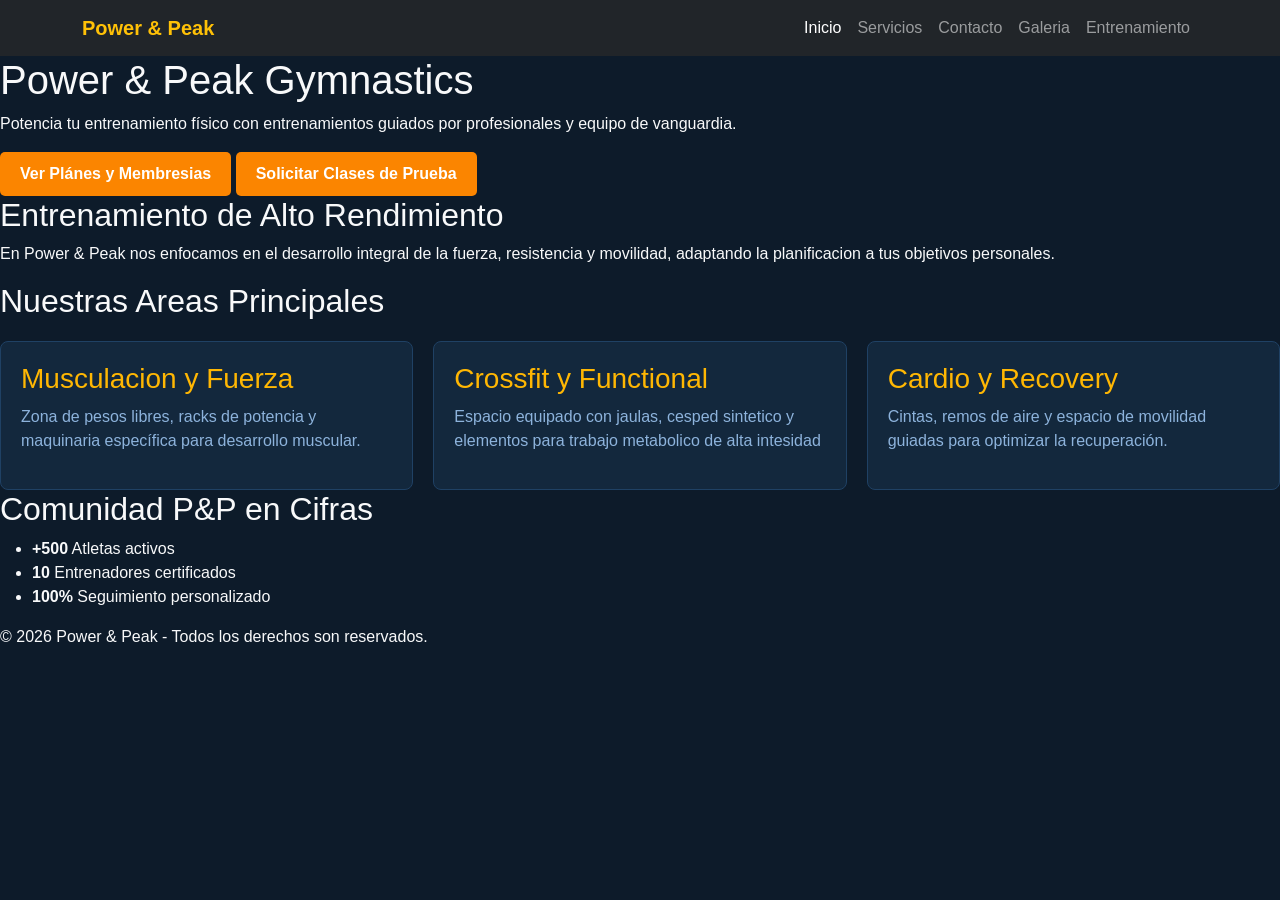
==== index.html @ 27158f11 "Paso 3: integracion de CDN Bootstrap 5 y navbar responsive" ====
<!DOCTYPE html>
<html lang="es">

<head>
    <meta charset="UTF-8">
    <meta name="viewport" content="width=device-width, initial-scale=1.0">
    <title>Power & Peak | Centro de Alto Rendimiento</title>
    <!-- Bootstrap 5 CSS -->
    <link href="https://cdn.jsdelivr.net/npm/bootstrap@5.3.8/dist/css/bootstrap.min.css" rel="stylesheet"> 
    <!-- ESTILOS PROPIOS SCSS/CSS -->
    <link rel="stylesheet" href="css/style.css">
</head>

<body>

    <!-- NAV / NAVEGACIÓN -->
    <nav class="navbar navbar-expand-lg navbar-dark bg-dark sticky-top">
        <div class="container">
        <a class="navbar-brand fw-bold text-warning" href="index.html">Power & Peak</a>

        <!-- BOTON HAMBURGUESA PARA PARA MOBILE -->
        <button class="navbar-toggler" type="button" data-bs-toggle="collapse" data-bs-target="#navbarNav" aria-controls="navbarNav" aria-expanded="false" aria-label="Toggle navigation">
            <span class="navbar-toggler-icon"></span>
        </button>    

        <!-- ENLACE DE NAVEGACION -->
            <div class="collapse navbar-collapse" id="navbarNav">
                <ul class="navbar-nav ms-auto">
                    <li class="nav-item"><a class="nav-link active" href="index.html">Inicio</a></li>
                    <li class="nav-item"><a class="nav-link" href="pages/servicios.html">Servicios</a></li>
                    <li class="nav-item"><a class="nav-link" href="pages/contacto.html">Contacto</a></li>
                    <li class="nav-item"><a class="nav-link" href="pages/galeria.html">Galeria</a></li>
                    <li class="nav-item"><a class="nav-link" href="pages/entrenamiento.html">Entrenamiento</a></li>
                </ul>
            </div>
        </div>
    </nav>

    <!-- HEADER / HERO -->
    <header>
        <h1>Power & Peak Gymnastics</h1>
        <p>Potencia tu entrenamiento físico con entrenamientos guiados por profesionales y equipo de vanguardia.</p>
        <a href="pages/entrenamiento.html" class="btn-custom">Ver Plánes y Membresias</a>
        <a href="pages/contacto.html" class="btn-custom">Solicitar Clases de Prueba</a>
    </header>

    <!-- MAIN / CONTENIDO PRINCIPAL -->
    <main>
        <!-- FILOSOFIA -->
        <section>
            <h2>Entrenamiento de Alto Rendimiento</h2>
            <p>En Power & Peak nos enfocamos en el desarrollo integral de la fuerza, resistencia y movilidad, adaptando
                la planificacion a tus objetivos personales.</p>
        </section>

        <!-- AREAS DESTACADAS -->
        <section>
            <h2>Nuestras Areas Principales</h2>

            <div class="cards-container">
                <article class="custom-card">
                    <h3>Musculacion y Fuerza</h3>
                    <p>Zona de pesos libres, racks de potencia y maquinaria específica para desarrollo muscular.</p>
                </article>

                <article class="custom-card">
                    <h3>Crossfit y Functional</h3>
                    <p>Espacio equipado con jaulas, cesped sintetico y elementos para trabajo metabolico de alta
                        intesidad</p>
                </article>

                <article class="custom-card">
                    <h3>Cardio y Recovery</h3>
                    <p>Cintas, remos de aire y espacio de movilidad guiadas para optimizar la recuperación.</p>
                </article>
            </div>

        </section>

        <!-- METRICAS / LOGROS -->
        <section>
            <h2>Comunidad P&P en Cifras</h2>
            <ul>
                <li><strong>+500</strong> Atletas activos</li>
                <li><strong>10</strong> Entrenadores certificados</li>
                <li><strong>100%</strong> Seguimiento personalizado</li>
            </ul>
        </section>
    </main>

    <!-- FOOTER / PIE DE PÁGINA -->
    <footer>
        <p>&copy; 2026 Power & Peak - Todos los derechos son reservados.</p>
    </footer>
<script src="https://cdn.jsdelivr.net/npm/bootstrap@5.3.8/dist/js/bootstrap.bundle.min.js"></script>
</body>

</html>
---- css/style.css ----
.btn-custom {
  display: inline-block;
  padding: 10px 20px;
  background-color: #fb8500;
  color: #fff;
  text-decoration: none;
  border-radius: 5px;
  font-weight: bold;
  border: none;
  cursor: pointer;
  transition: background-color 0.3s ease;
}
.btn-custom:hover {
  background-color: rgb(255, 157.2151394422, 47);
  color: #fff;
}

.cards-container {
  display: flex;
  flex-wrap: wrap;
  gap: 20px;
  justify-content: center;
  margin-top: 20px;
}

.custom-card {
  flex: 1 1 300px;
  background-color: rgb(19.0272727273, 39.5181818182, 61.4727272727);
  border: 1px solid rgb(31.0818181818, 64.5545454545, 100.4181818182);
  border-radius: 8px;
  padding: 20px;
}
.custom-card h3 {
  color: #ffb703;
  margin-bottom: 10px;
}
.custom-card p {
  color: rgb(141.2181818182, 179.1454545455, 219.7818181818);
  line-height: 1.5;
}

* {
  margin: 0;
  padding: 0;
  box-sizing: border-box;
}

body {
  font-family: "Arial", sans-serif;
  background-color: #0d1b2a;
  color: #f8f9fa;
}/*# sourceMappingURL=style.css.map */
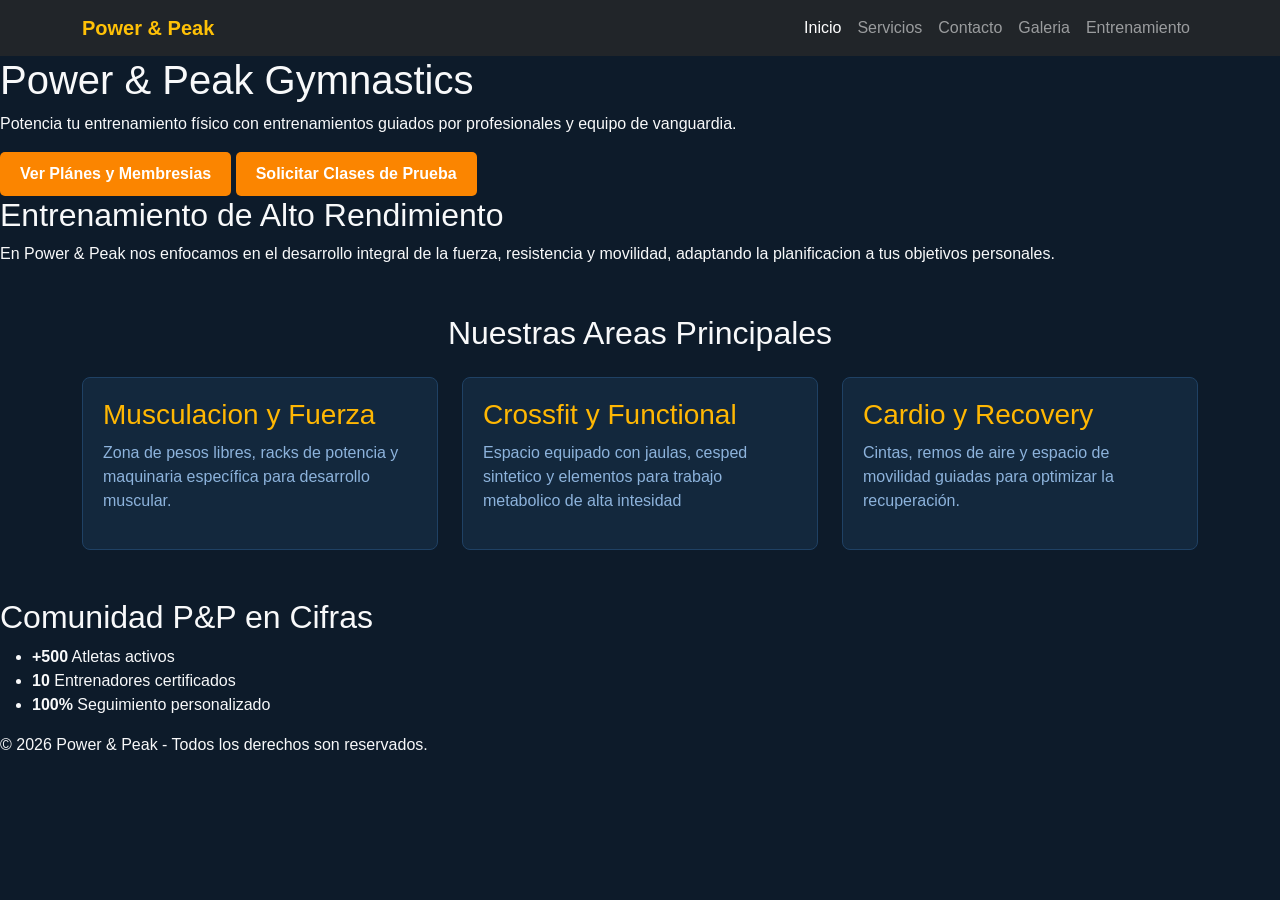
==== commit aa1b396d: "Paso 3: integracion de CDN Bootstrap 5 y navbar responsive" ====
--- a/index.html
+++ b/index.html
@@ -6,7 +6,7 @@
     <meta name="viewport" content="width=device-width, initial-scale=1.0">
     <title>Power & Peak | Centro de Alto Rendimiento</title>
     <!-- Bootstrap 5 CSS -->
-    <link href="https://cdn.jsdelivr.net/npm/bootstrap@5.3.8/dist/css/bootstrap.min.css" rel="stylesheet"> 
+    <link href="https://cdn.jsdelivr.net/npm/bootstrap@5.3.8/dist/css/bootstrap.min.css" rel="stylesheet">
     <!-- ESTILOS PROPIOS SCSS/CSS -->
     <link rel="stylesheet" href="css/style.css">
 </head>
@@ -16,14 +16,15 @@
     <!-- NAV / NAVEGACIÓN -->
     <nav class="navbar navbar-expand-lg navbar-dark bg-dark sticky-top">
         <div class="container">
-        <a class="navbar-brand fw-bold text-warning" href="index.html">Power & Peak</a>
+            <a class="navbar-brand fw-bold text-warning" href="index.html">Power & Peak</a>
 
-        <!-- BOTON HAMBURGUESA PARA PARA MOBILE -->
-        <button class="navbar-toggler" type="button" data-bs-toggle="collapse" data-bs-target="#navbarNav" aria-controls="navbarNav" aria-expanded="false" aria-label="Toggle navigation">
-            <span class="navbar-toggler-icon"></span>
-        </button>    
+            <!-- BOTON HAMBURGUESA PARA PARA MOBILE -->
+            <button class="navbar-toggler" type="button" data-bs-toggle="collapse" data-bs-target="#navbarNav"
+                aria-controls="navbarNav" aria-expanded="false" aria-label="Toggle navigation">
+                <span class="navbar-toggler-icon"></span>
+            </button>
 
-        <!-- ENLACE DE NAVEGACION -->
+            <!-- ENLACE DE NAVEGACION -->
             <div class="collapse navbar-collapse" id="navbarNav">
                 <ul class="navbar-nav ms-auto">
                     <li class="nav-item"><a class="nav-link active" href="index.html">Inicio</a></li>
@@ -53,26 +54,32 @@
                 la planificacion a tus objetivos personales.</p>
         </section>
 
-        <!-- AREAS DESTACADAS -->
-        <section>
-            <h2>Nuestras Areas Principales</h2>
+        <!-- AREAS DESTACADAS CON GRILLA BOOTSTRAP -->
+        <section class="container my-5">
+            <h2 class="text-center mb-4">Nuestras Areas Principales</h2>
 
-            <div class="cards-container">
-                <article class="custom-card">
-                    <h3>Musculacion y Fuerza</h3>
-                    <p>Zona de pesos libres, racks de potencia y maquinaria específica para desarrollo muscular.</p>
-                </article>
+            <div class="row g-4">
+                <div class="col-12 col-md-4">
+                    <article class="custom-card h100">
+                        <h3>Musculacion y Fuerza</h3>
+                        <p>Zona de pesos libres, racks de potencia y maquinaria específica para desarrollo muscular.</p>
+                    </article>
+                </div>
 
-                <article class="custom-card">
-                    <h3>Crossfit y Functional</h3>
-                    <p>Espacio equipado con jaulas, cesped sintetico y elementos para trabajo metabolico de alta
-                        intesidad</p>
-                </article>
+                <div class="col-12 col-md-4">
+                    <article class="custom-card h100">
+                        <h3>Crossfit y Functional</h3>
+                        <p>Espacio equipado con jaulas, cesped sintetico y elementos para trabajo metabolico de alta
+                            intesidad</p>
+                    </article>
+                </div>
 
-                <article class="custom-card">
-                    <h3>Cardio y Recovery</h3>
-                    <p>Cintas, remos de aire y espacio de movilidad guiadas para optimizar la recuperación.</p>
-                </article>
+                <div class="col-12 col-md-4">
+                    <article class="custom-card h100">
+                        <h3>Cardio y Recovery</h3>
+                        <p>Cintas, remos de aire y espacio de movilidad guiadas para optimizar la recuperación.</p>
+                    </article>
+                </div>
             </div>
 
         </section>
@@ -92,7 +99,7 @@
     <footer>
         <p>&copy; 2026 Power & Peak - Todos los derechos son reservados.</p>
     </footer>
-<script src="https://cdn.jsdelivr.net/npm/bootstrap@5.3.8/dist/js/bootstrap.bundle.min.js"></script>
+    <script src="https://cdn.jsdelivr.net/npm/bootstrap@5.3.8/dist/js/bootstrap.bundle.min.js"></script>
 </body>
 
 </html>
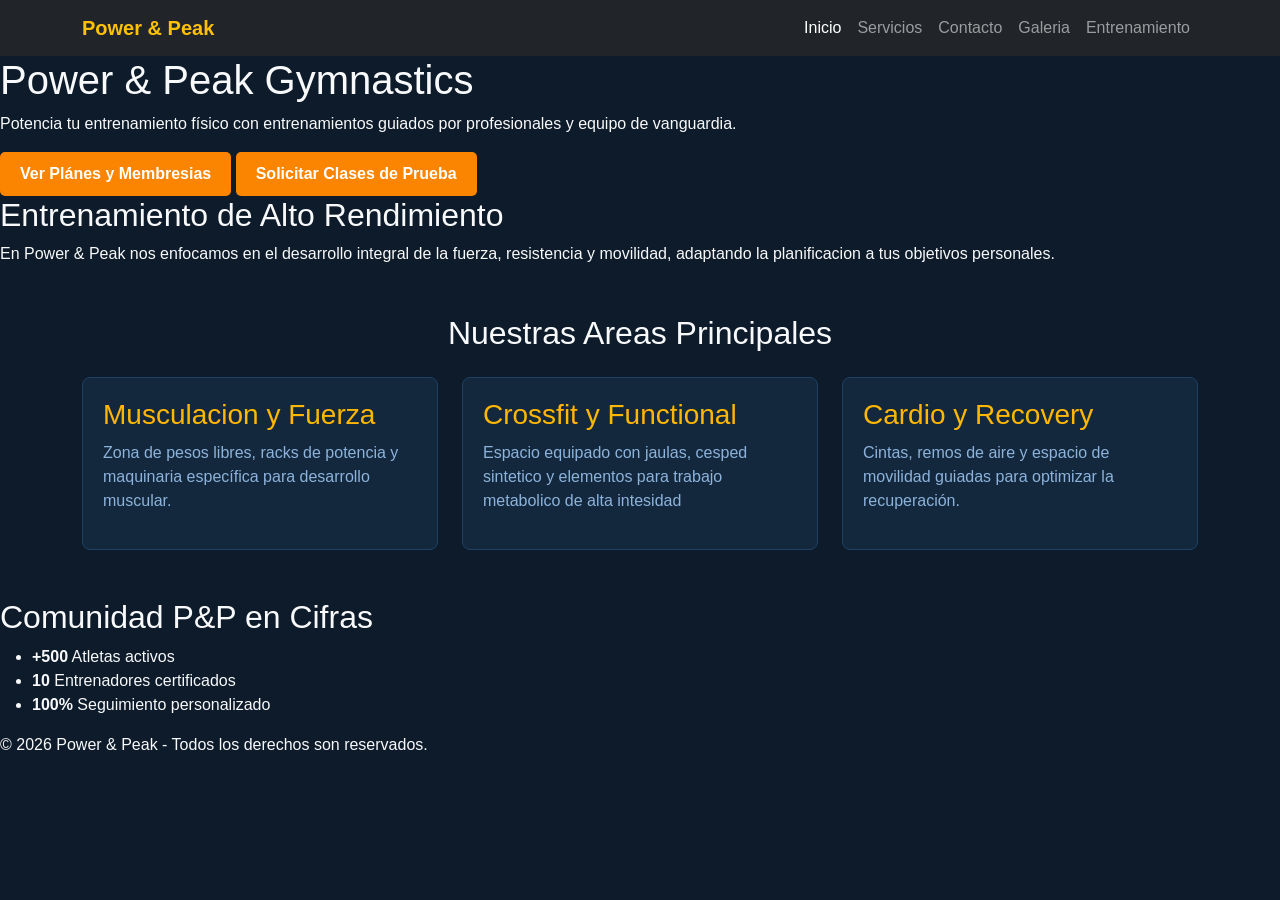
==== commit 7b92a183: "Paso 4: Corrección de script AOS JS y animaciones funcionando en todas las paginas" ====
--- a/index.html
+++ b/index.html
@@ -9,6 +9,8 @@
     <link href="https://cdn.jsdelivr.net/npm/bootstrap@5.3.8/dist/css/bootstrap.min.css" rel="stylesheet">
     <!-- ESTILOS PROPIOS SCSS/CSS -->
     <link rel="stylesheet" href="css/style.css">
+    <!-- AOS CSS CDN -->
+    <link href="https://unpkg.com/aos@2.3.1/dist/aos.css" rel="stylesheet">
 </head>
 
 <body>
@@ -59,23 +61,23 @@
             <h2 class="text-center mb-4">Nuestras Areas Principales</h2>
 
             <div class="row g-4">
-                <div class="col-12 col-md-4">
-                    <article class="custom-card h100">
+                <div class="col-12 col-md-4" data-aos="fade-up">
+                    <article class="custom-card h-100">
                         <h3>Musculacion y Fuerza</h3>
                         <p>Zona de pesos libres, racks de potencia y maquinaria específica para desarrollo muscular.</p>
                     </article>
                 </div>
 
-                <div class="col-12 col-md-4">
-                    <article class="custom-card h100">
+                <div class="col-12 col-md-4" data-aos="fade-up">
+                    <article class="custom-card h-100">
                         <h3>Crossfit y Functional</h3>
                         <p>Espacio equipado con jaulas, cesped sintetico y elementos para trabajo metabolico de alta
                             intesidad</p>
                     </article>
                 </div>
 
-                <div class="col-12 col-md-4">
-                    <article class="custom-card h100">
+                <div class="col-12 col-md-4" data-aos="fade-up">
+                    <article class="custom-card h-100">
                         <h3>Cardio y Recovery</h3>
                         <p>Cintas, remos de aire y espacio de movilidad guiadas para optimizar la recuperación.</p>
                     </article>
@@ -100,6 +102,15 @@
         <p>&copy; 2026 Power & Peak - Todos los derechos son reservados.</p>
     </footer>
     <script src="https://cdn.jsdelivr.net/npm/bootstrap@5.3.8/dist/js/bootstrap.bundle.min.js"></script>
+    <!-- AOS JS CDN -->
+    <script src="https://unpkg.com/aos@2.3.1/dist/aos.js"></script>
+    <!-- script para inicializar las animaciones -->
+    <script>
+  AOS.init({
+    duration: 800,  // Duracion de la animacion en milisegundos (0.8s)
+    once: true  // Para que la animacion ocurra una sola vez al bajar
+  });
+</script>
 </body>
 
 </html>
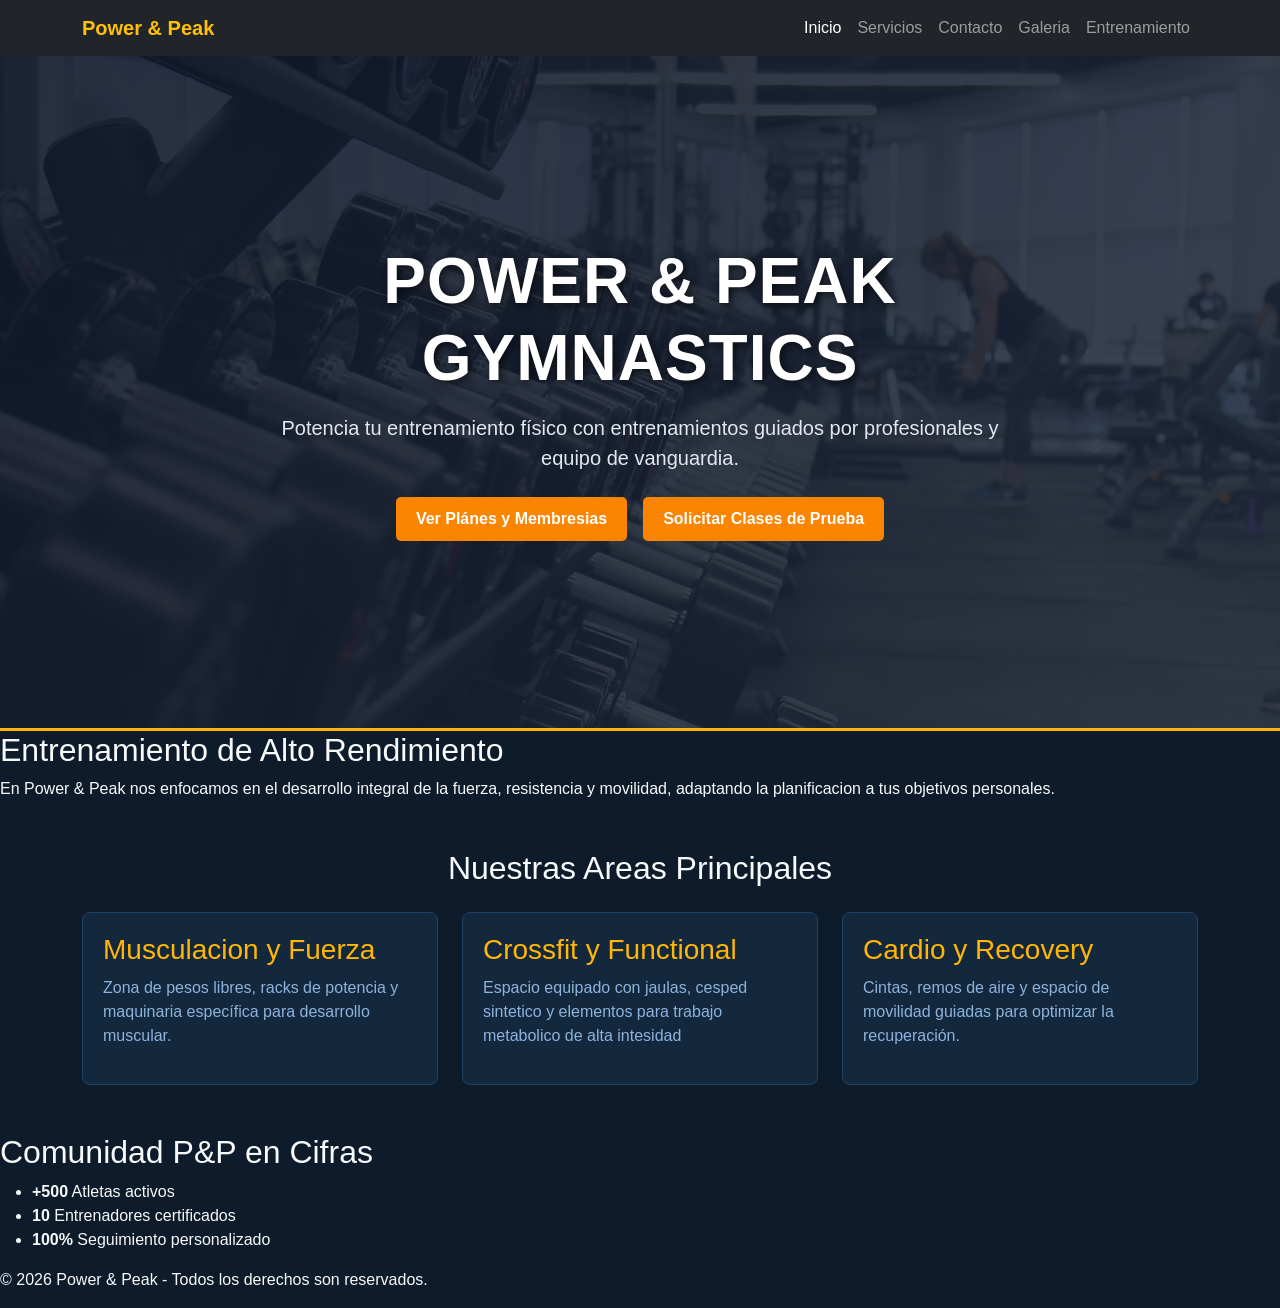
==== commit d409cc98: "Actualizacion de imagen local para la seccion Hero y ruta relativa corregida" ====
--- a/index.html
+++ b/index.html
@@ -40,11 +40,16 @@
     </nav>
 
     <!-- HEADER / HERO -->
-    <header>
-        <h1>Power & Peak Gymnastics</h1>
-        <p>Potencia tu entrenamiento físico con entrenamientos guiados por profesionales y equipo de vanguardia.</p>
-        <a href="pages/entrenamiento.html" class="btn-custom">Ver Plánes y Membresias</a>
-        <a href="pages/contacto.html" class="btn-custom">Solicitar Clases de Prueba</a>
+    <header class="hero-section d-flex align-items-center justify-content-center text-center text-white">
+        <div class="container hero-content" data-aos="zoom-in">
+            <h1 class="display-3 fw-bold text-uppercase mb-3">Power & Peak Gymnastics</h1>
+            <p class="lead mb-4 mx-auto style-hero-text">Potencia tu entrenamiento físico con entrenamientos guiados por
+                profesionales y equipo de vanguardia.</p>
+            <div class="d-flex justify-content-center gap-3 flex-wrap">
+                <a href="pages/entrenamiento.html" class="btn-custom">Ver Plánes y Membresias</a>
+                <a href="pages/contacto.html" class="btn-custom btn-secondary-custom">Solicitar Clases de Prueba</a>
+            </div>
+        </div>
     </header>
 
     <!-- MAIN / CONTENIDO PRINCIPAL -->
@@ -106,11 +111,11 @@
     <script src="https://unpkg.com/aos@2.3.1/dist/aos.js"></script>
     <!-- script para inicializar las animaciones -->
     <script>
-  AOS.init({
-    duration: 800,  // Duracion de la animacion en milisegundos (0.8s)
-    once: true  // Para que la animacion ocurra una sola vez al bajar
-  });
-</script>
+        AOS.init({
+            duration: 800,  // Duracion de la animacion en milisegundos (0.8s)
+            once: true  // Para que la animacion ocurra una sola vez al bajar
+        });
+    </script>
 </body>
 
 </html>
--- a/css/style.css
+++ b/css/style.css
@@ -1,3 +1,4 @@
+@charset "UTF-8";
 .btn-custom {
   display: inline-block;
   padding: 10px 20px;
@@ -39,6 +40,26 @@
   line-height: 1.5;
 }
 
+/* Estilos para la sección Hero */
+.hero-section {
+  position: relative;
+  min-height: 75vh;
+  padding: 80px 20px;
+  background: linear-gradient(135deg, rgba(15, 23, 42, 0.9), rgba(30, 41, 59, 0.85)), url(../img/img-hero.jpg) center/cover no-repeat;
+  border-bottom: 3px solid #ffb703;
+}
+.hero-section .hero-content {
+  max-width: 800px;
+}
+.hero-section .hero-content h1 {
+  letter-spacing: 1px;
+  text-shadow: 2px 2px 10px rgba(0, 0, 0, 0.7);
+}
+.hero-section .hero-content .style-hero-text {
+  color: #e2e8f0;
+  font-size: 1.25rem;
+}
+
 * {
   margin: 0;
   padding: 0;
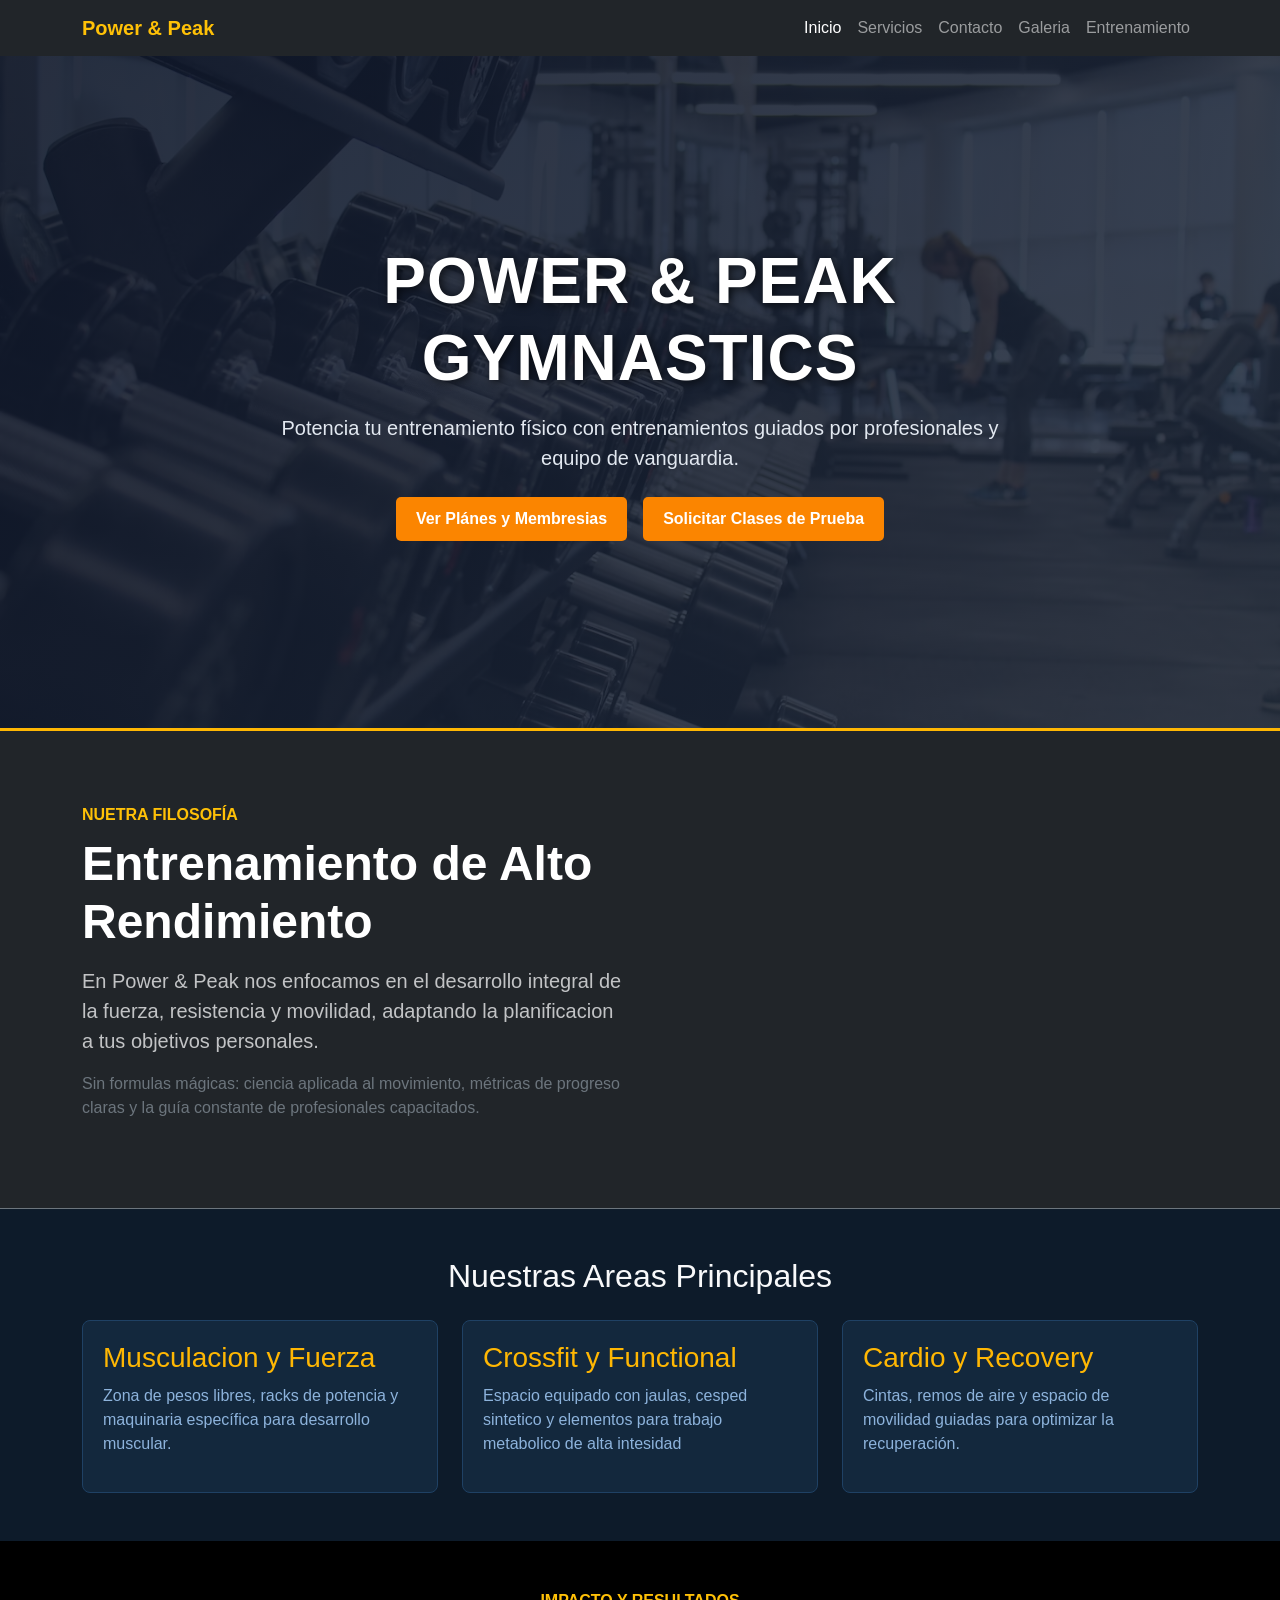
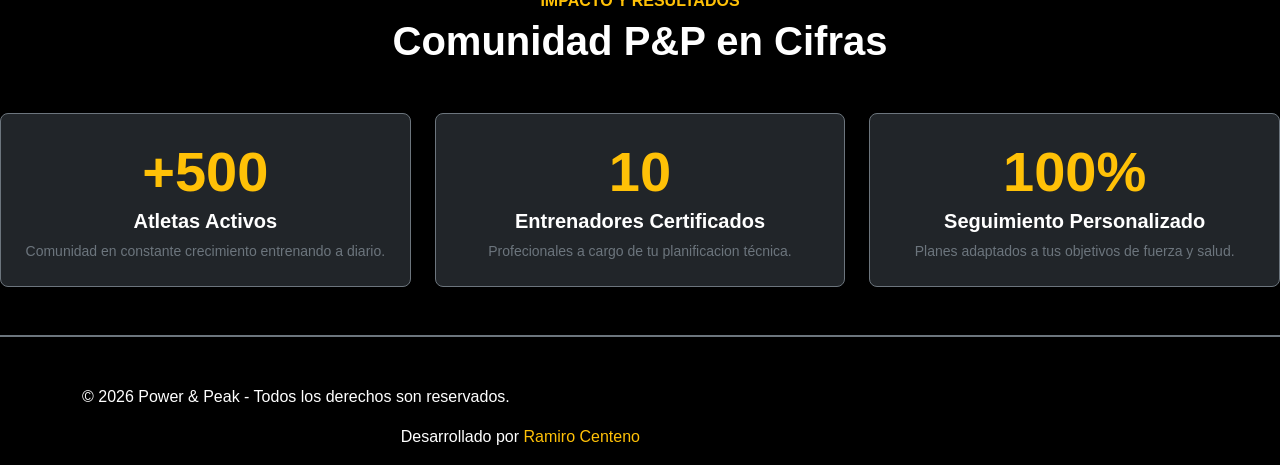
==== commit d7eb064c: "Refactor index: secciones de filosofia, metricas y footer completo con redes integradas" ====
--- a/index.html
+++ b/index.html
@@ -11,6 +11,8 @@
     <link rel="stylesheet" href="css/style.css">
     <!-- AOS CSS CDN -->
     <link href="https://unpkg.com/aos@2.3.1/dist/aos.css" rel="stylesheet">
+    <!-- Bootstrap Icons CDN -->
+    <link rel="stylesheet" href="https://cdn.jsdelivr.net/npm/bootstrap-icons@1.11.3/font/bootstrap-icons.min.css">
 </head>
 
 <body>
@@ -55,10 +57,20 @@
     <!-- MAIN / CONTENIDO PRINCIPAL -->
     <main>
         <!-- FILOSOFIA -->
-        <section>
-            <h2>Entrenamiento de Alto Rendimiento</h2>
-            <p>En Power & Peak nos enfocamos en el desarrollo integral de la fuerza, resistencia y movilidad, adaptando
-                la planificacion a tus objetivos personales.</p>
+        <section class="py-5 bg-dark text-white border-bottom border-secondary">
+            <div class="container py-4">
+                <div class="row align-items-center g-4">
+                    <div class="col-lg-6" data-aos="fade-right">
+                        <span class="text-warning text-uppercase fw-bold tracking-wide">Nuetra Filosofía</span>
+                        <h2 class="display-5 fw-bold mt-2 mb-3">Entrenamiento de Alto Rendimiento</h2>
+                        <p class="lead text-light opacity-75">En Power & Peak nos enfocamos en el desarrollo integral de
+                            la fuerza, resistencia y movilidad, adaptando
+                            la planificacion a tus objetivos personales.</p>
+                        <p class="text-secondary">Sin formulas mágicas: ciencia aplicada al movimiento, métricas de
+                            progreso claras y la guía constante de profesionales capacitados.</p>
+                    </div>
+                </div>
+            </div>
         </section>
 
         <!-- AREAS DESTACADAS CON GRILLA BOOTSTRAP -->
@@ -92,19 +104,60 @@
         </section>
 
         <!-- METRICAS / LOGROS -->
-        <section>
-            <h2>Comunidad P&P en Cifras</h2>
-            <ul>
-                <li><strong>+500</strong> Atletas activos</li>
-                <li><strong>10</strong> Entrenadores certificados</li>
-                <li><strong>100%</strong> Seguimiento personalizado</li>
-            </ul>
+        <section class="py-5 bg-black text-white border-bottom border-secondary">
+            <div class="container-py-3">
+            <div class="text-center mb-5 data" data-aos="fade-up">
+                <span class="text-warning text-uppercase fw-bold tracking-wide">Impacto y Resultados</span>
+            <h2 class="display-6 fw-bold mt-1">Comunidad P&P en Cifras</h2>
+            </div>
+
+            <div class=" row g-4 text-center">
+                <div class="col-12 col-md-4" data-aos="zoom-in" data-aos-delay="100">
+                    <div class="p-4 rounded-3 bg-dark border border-secondary h-100">
+                        <span class="display-4 fw-bold text-warning d-block mb-1">+500</span>
+                        <h3 class="h5 fw-semibold text-white">Atletas Activos</h3>
+                        <p class="small text-secondary mb-0">Comunidad en constante crecimiento entrenando a diario.</p>
+                    </div>
+                </div>
+            
+
+             
+                <div class="col-12 col-md-4" data-aos="zoom-in" data-aos-delay="200">
+                    <div class="p-4 rounded-3 bg-dark border border-secondary h-100">
+                        <span class="display-4 fw-bold text-warning d-block mb-1">10</span>
+                        <h3 class="h5 fw-semibold text-white">Entrenadores Certificados</h3>
+                        <p class="small text-secondary mb-0">Profecionales a cargo de tu planificacion técnica.</p>
+                    </div>
+                </div>
+            
+
+             
+                <div class="col-12 col-md-4" data-aos="zoom-in" data-aos-delay="300">
+                    <div class="p-4 rounded-3 bg-dark border border-secondary h-100">
+                        <span class="display-4 fw-bold text-warning d-block mb-1">100%</span>
+                        <h3 class="h5 fw-semibold text-white">Seguimiento Personalizado</h3>
+                        <p class="small text-secondary mb-0">Planes adaptados a tus objetivos de fuerza y salud.</p>
+                    </div>
+                </div>
+           
+                </div>
+            </div>
         </section>
     </main>
 
     <!-- FOOTER / PIE DE PÁGINA -->
-    <footer>
-        <p>&copy; 2026 Power & Peak - Todos los derechos son reservados.</p>
+    <footer class="bg-black text-white pt-5 pb-3 border-top border-secondary">
+        <div class="container
+        <!-- Copyright -->
+         <div class="row align-items-center small text-secondary pt-2">
+            <div class="col-md-6 text-center text-md-start">
+            <p>&copy; 2026 Power & Peak - Todos los derechos son reservados.</p>
+            </div>
+            <div class="col-md-6 text-center text-md-end mt-2 mt-md-0">
+                Desarrollado por <span class="text-warning">Ramiro Centeno</span>
+            </div>    
+        </div>
+        </div>    
     </footer>
     <script src="https://cdn.jsdelivr.net/npm/bootstrap@5.3.8/dist/js/bootstrap.bundle.min.js"></script>
     <!-- AOS JS CDN -->
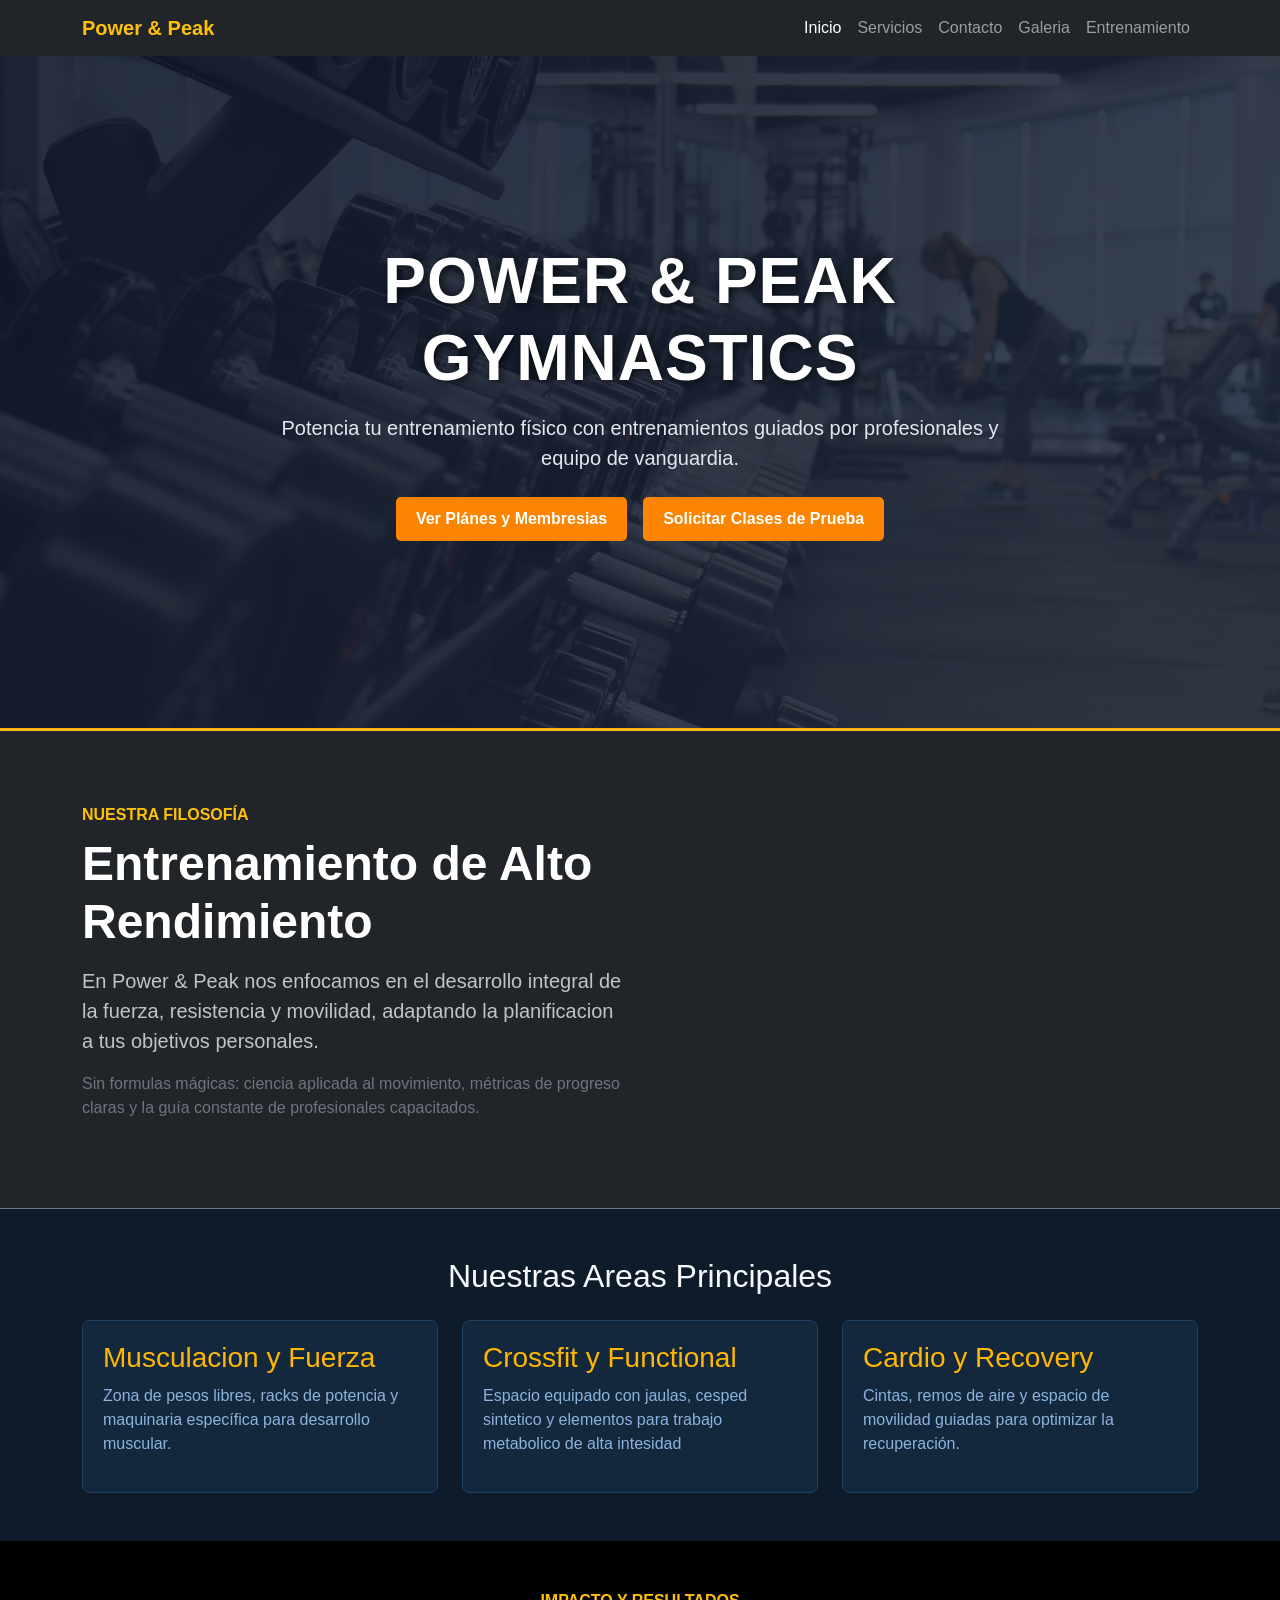
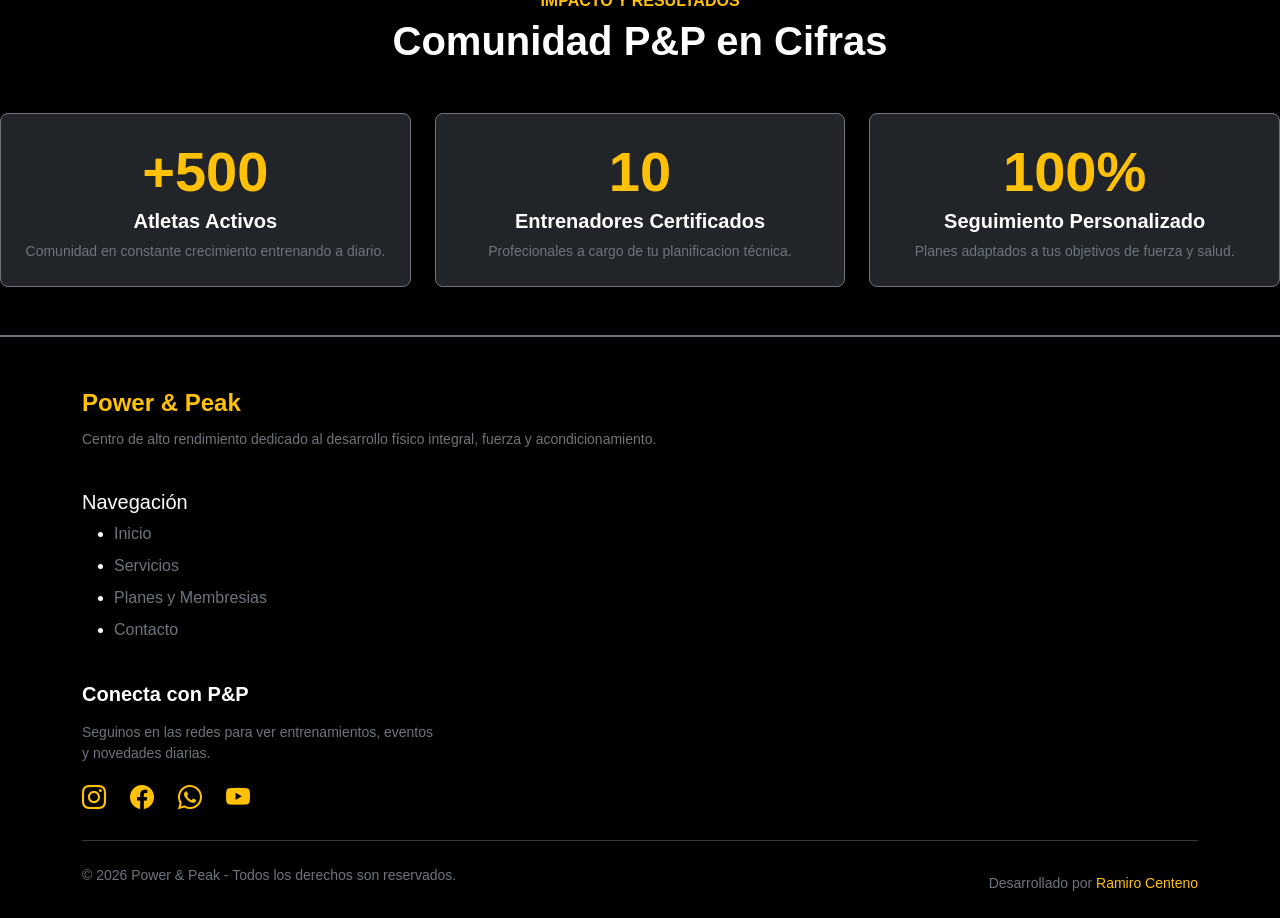
==== commit 9a74cd45: "Refactor index: secciones de filosofia, metricas y footer completo con redes integradas" ====
--- a/index.html
+++ b/index.html
@@ -61,7 +61,7 @@
             <div class="container py-4">
                 <div class="row align-items-center g-4">
                     <div class="col-lg-6" data-aos="fade-right">
-                        <span class="text-warning text-uppercase fw-bold tracking-wide">Nuetra Filosofía</span>
+                        <span class="text-warning text-uppercase fw-bold tracking-wide">Nuestra Filosofía</span>
                         <h2 class="display-5 fw-bold mt-2 mb-3">Entrenamiento de Alto Rendimiento</h2>
                         <p class="lead text-light opacity-75">En Power & Peak nos enfocamos en el desarrollo integral de
                             la fuerza, resistencia y movilidad, adaptando
@@ -106,40 +106,41 @@
         <!-- METRICAS / LOGROS -->
         <section class="py-5 bg-black text-white border-bottom border-secondary">
             <div class="container-py-3">
-            <div class="text-center mb-5 data" data-aos="fade-up">
-                <span class="text-warning text-uppercase fw-bold tracking-wide">Impacto y Resultados</span>
-            <h2 class="display-6 fw-bold mt-1">Comunidad P&P en Cifras</h2>
-            </div>
-
-            <div class=" row g-4 text-center">
-                <div class="col-12 col-md-4" data-aos="zoom-in" data-aos-delay="100">
-                    <div class="p-4 rounded-3 bg-dark border border-secondary h-100">
-                        <span class="display-4 fw-bold text-warning d-block mb-1">+500</span>
-                        <h3 class="h5 fw-semibold text-white">Atletas Activos</h3>
-                        <p class="small text-secondary mb-0">Comunidad en constante crecimiento entrenando a diario.</p>
-                    </div>
-                </div>
-            
-
-             
-                <div class="col-12 col-md-4" data-aos="zoom-in" data-aos-delay="200">
-                    <div class="p-4 rounded-3 bg-dark border border-secondary h-100">
-                        <span class="display-4 fw-bold text-warning d-block mb-1">10</span>
-                        <h3 class="h5 fw-semibold text-white">Entrenadores Certificados</h3>
-                        <p class="small text-secondary mb-0">Profecionales a cargo de tu planificacion técnica.</p>
-                    </div>
-                </div>
-            
-
-             
-                <div class="col-12 col-md-4" data-aos="zoom-in" data-aos-delay="300">
-                    <div class="p-4 rounded-3 bg-dark border border-secondary h-100">
-                        <span class="display-4 fw-bold text-warning d-block mb-1">100%</span>
-                        <h3 class="h5 fw-semibold text-white">Seguimiento Personalizado</h3>
-                        <p class="small text-secondary mb-0">Planes adaptados a tus objetivos de fuerza y salud.</p>
-                    </div>
-                </div>
-           
+                <div class="text-center mb-5 data" data-aos="fade-up">
+                    <span class="text-warning text-uppercase fw-bold tracking-wide">Impacto y Resultados</span>
+                    <h2 class="display-6 fw-bold mt-1">Comunidad P&P en Cifras</h2>
+                </div>
+
+                <div class=" row g-4 text-center">
+                    <div class="col-12 col-md-4" data-aos="zoom-in" data-aos-delay="100">
+                        <div class="p-4 rounded-3 bg-dark border border-secondary h-100">
+                            <span class="display-4 fw-bold text-warning d-block mb-1">+500</span>
+                            <h3 class="h5 fw-semibold text-white">Atletas Activos</h3>
+                            <p class="small text-secondary mb-0">Comunidad en constante crecimiento entrenando a diario.
+                            </p>
+                        </div>
+                    </div>
+
+
+
+                    <div class="col-12 col-md-4" data-aos="zoom-in" data-aos-delay="200">
+                        <div class="p-4 rounded-3 bg-dark border border-secondary h-100">
+                            <span class="display-4 fw-bold text-warning d-block mb-1">10</span>
+                            <h3 class="h5 fw-semibold text-white">Entrenadores Certificados</h3>
+                            <p class="small text-secondary mb-0">Profecionales a cargo de tu planificacion técnica.</p>
+                        </div>
+                    </div>
+
+
+
+                    <div class="col-12 col-md-4" data-aos="zoom-in" data-aos-delay="300">
+                        <div class="p-4 rounded-3 bg-dark border border-secondary h-100">
+                            <span class="display-4 fw-bold text-warning d-block mb-1">100%</span>
+                            <h3 class="h5 fw-semibold text-white">Seguimiento Personalizado</h3>
+                            <p class="small text-secondary mb-0">Planes adaptados a tus objetivos de fuerza y salud.</p>
+                        </div>
+                    </div>
+
                 </div>
             </div>
         </section>
@@ -147,17 +148,65 @@
 
     <!-- FOOTER / PIE DE PÁGINA -->
     <footer class="bg-black text-white pt-5 pb-3 border-top border-secondary">
-        <div class="container
-        <!-- Copyright -->
-         <div class="row align-items-center small text-secondary pt-2">
-            <div class="col-md-6 text-center text-md-start">
-            <p>&copy; 2026 Power & Peak - Todos los derechos son reservados.</p>
-            </div>
-            <div class="col-md-6 text-center text-md-end mt-2 mt-md-0">
-                Desarrollado por <span class="text-warning">Ramiro Centeno</span>
-            </div>    
-        </div>
-        </div>    
+        <div class="container">
+            <div class="row g-4 mb-4">
+                <!-- Columna 1: Marca y Descripción -->
+
+                <div>
+                    <a class="navbar-brand fw-bold text-warning fs-4 d-block mb-2" href="index.html">Power & Peak</a>
+                    <p class="small text-secondary">Centro de alto rendimiento dedicado al desarrollo físico integral,
+                        fuerza y acondicionamiento.</p>
+                </div>
+
+                <!-- Columna 2: Navegación Rápida -->
+
+                <div>
+                    <h5>Navegación</h5>
+                    <ul>
+                        <li class="mb-2"><a href="index.html"
+                                class="text-secondary text-decoration-none hover-warning">Inicio</a></li>
+                        <li class="mb-2"><a href="pages/servicios.html"
+                                class="text-secondary text-decoration-none hover-warning">Servicios</a></li>
+                        <li class="mb-2"><a href="pages/entrenamiento.html"
+                                class="text-secondary text-decoration-none hover-warning">Planes y Membresias</a></li>
+                        <li class="mb-2"><a href="pages/contacto.html"
+                                class="text-secondary text-decoration-none hover-warning">Contacto</a></li>
+                    </ul>
+                </div>
+
+                <!-- Columna 3: Redes Sociales -->
+
+                <div class="col-12 col-md-4">
+                    <h5 class="text-white fw-semibold mb-3">Conecta con P&P</h5>
+                    <p class="small text-secondary mb-3">Seguinos en las redes para ver entrenamientos, eventos y
+                        novedades diarias.</p>
+                    <div class="d-flex gap-4">
+                        <a href="https://www.instagram.com/?hl=es" target="_blank" class="text-warning fs-4"
+                            aria-label="instagram"><i class="bi bi-instagram"></i></a>
+                        <a href="https://www.facebook.com/?locale=es_LA" target="_blank" class="text-warning fs-4"
+                            aria-label="facebook"><i class="bi bi-facebook"></i></a>
+                        <a href="https://web.whatsapp.com/" target="_blank" class="text-warning fs-4"
+                            aria-label="whatsapp"><i class="bi bi-whatsapp"></i></a>
+                        <a href="https://www.youtube.com/" target="_blank" class="text-warning fs-4"
+                            aria-label="youtube"><i class="bi bi-youtube"></i></a>
+
+                    </div>
+                </div>
+
+            </div>
+            <hr class="border-secondary opacity-50">
+
+            <!-- Copyright -->
+            <div class="row align-items-center small text-secondary pt-2">
+                <div class="col-md-6 text-center text-md-start">
+                    <p>&copy; 2026 Power & Peak - Todos los derechos son reservados.</p>
+                </div>
+                <div class="col-md-6 text-center text-md-end mt-2 mt-md-0">
+                    Desarrollado por <span class="text-warning">Ramiro Centeno</span>
+                </div>
+            </div>
+        </div>
+        </div>
     </footer>
     <script src="https://cdn.jsdelivr.net/npm/bootstrap@5.3.8/dist/js/bootstrap.bundle.min.js"></script>
     <!-- AOS JS CDN -->
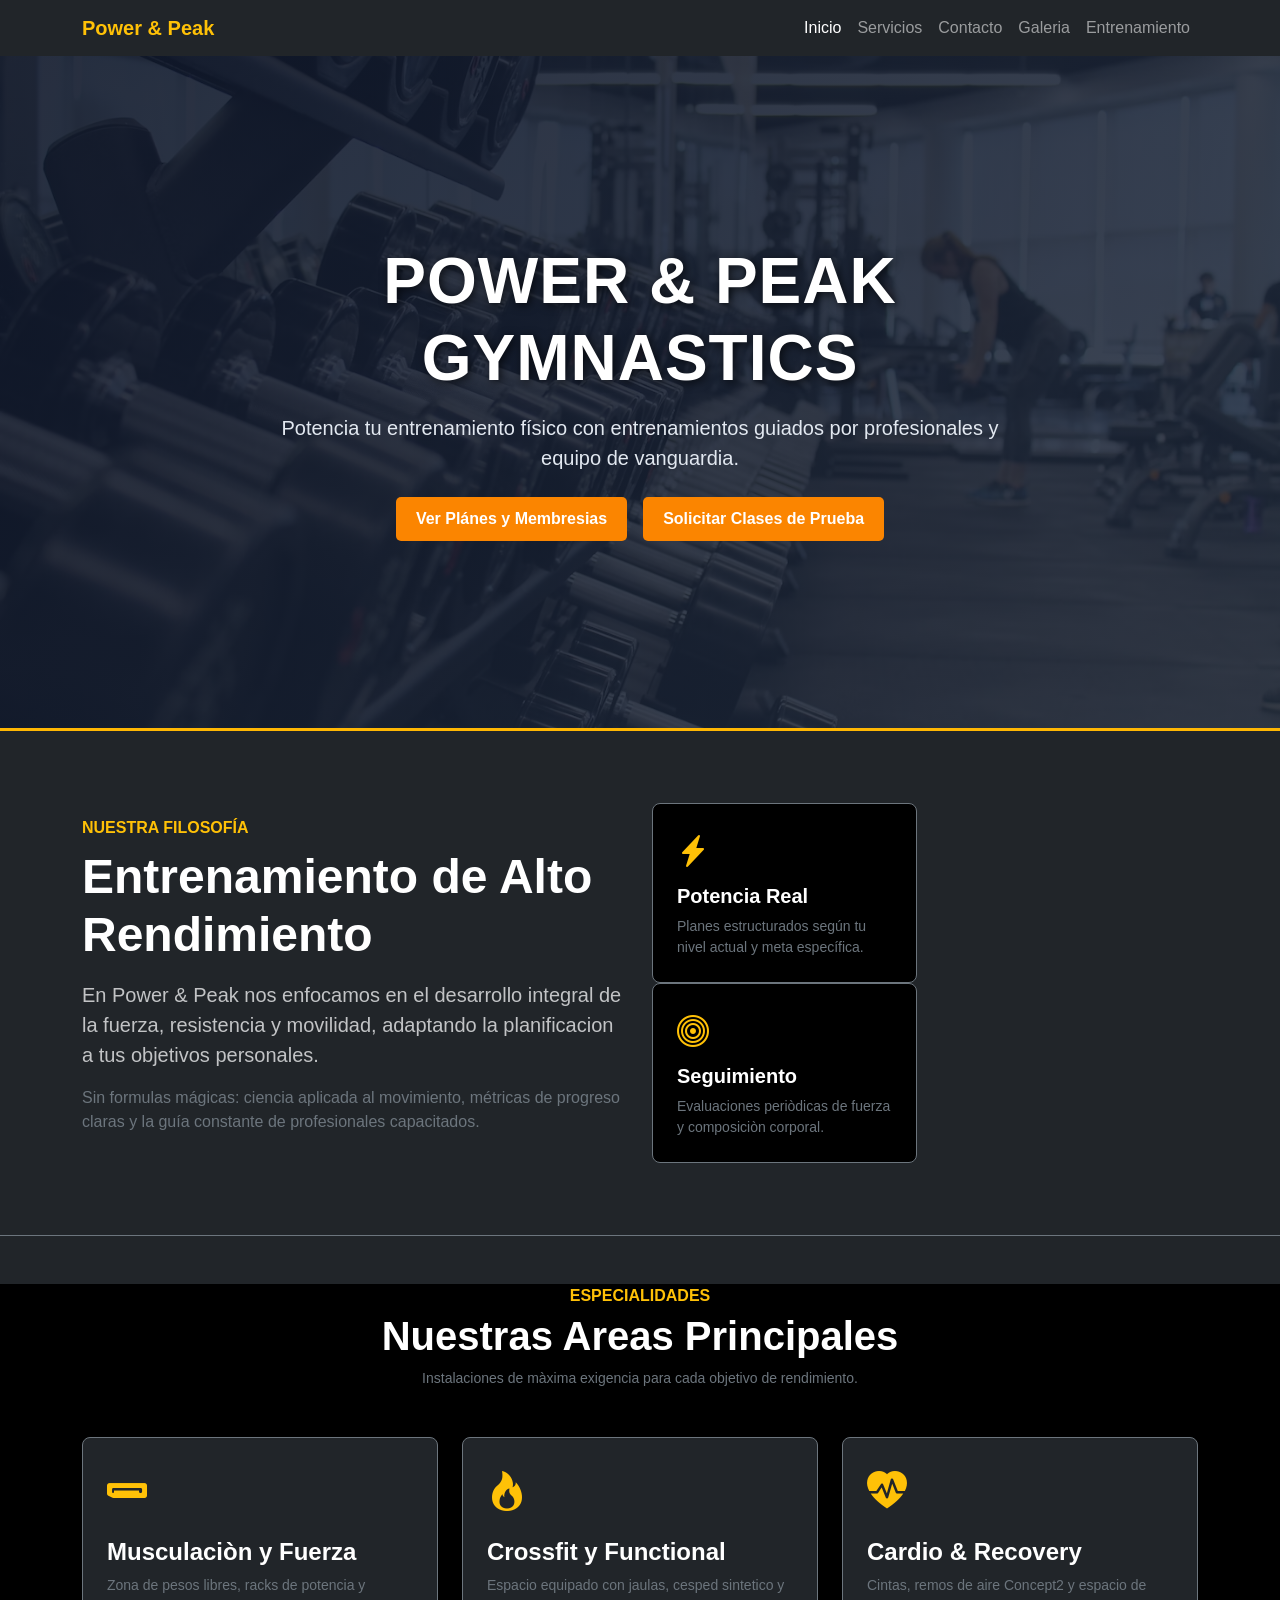
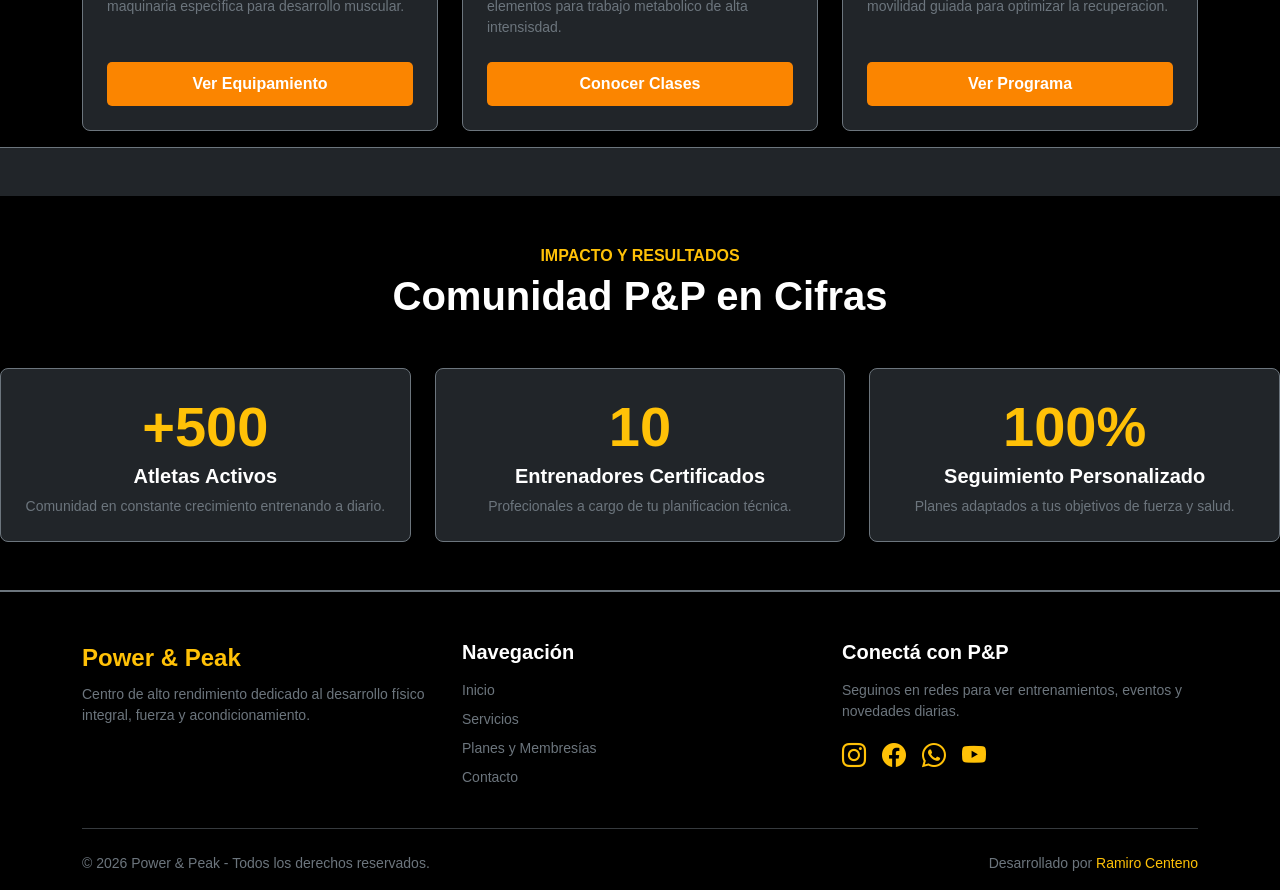
==== commit 2d3fc502: "Refactor index.html" ====
--- a/index.html
+++ b/index.html
@@ -4,7 +4,10 @@
 <head>
     <meta charset="UTF-8">
     <meta name="viewport" content="width=device-width, initial-scale=1.0">
-    <title>Power & Peak | Centro de Alto Rendimiento</title>
+    <title>Power & Peak | Centro de Alto Rendimiento en Catamarca</title>
+    <meta name="description" content="Centro de alto rendimiento en Catamarca. Entrenamiento de fuerza, musculación, functional, crossfit y recovery guiados por profesionales.">
+    <meta name="keywords" content="gimnasio catamarca, alto rendimiento, musculación, crossfit, entrenamiento funcional, power and peak.">
+    <meta name="author" content="Ramiro Centeno">
     <!-- Bootstrap 5 CSS -->
     <link href="https://cdn.jsdelivr.net/npm/bootstrap@5.3.8/dist/css/bootstrap.min.css" rel="stylesheet">
     <!-- ESTILOS PROPIOS SCSS/CSS -->
@@ -15,7 +18,7 @@
     <link rel="stylesheet" href="https://cdn.jsdelivr.net/npm/bootstrap-icons@1.11.3/font/bootstrap-icons.min.css">
 </head>
 
-<body>
+<body class="bg-dark text-white">
 
     <!-- NAV / NAVEGACIÓN -->
     <nav class="navbar navbar-expand-lg navbar-dark bg-dark sticky-top">
@@ -56,7 +59,7 @@
 
     <!-- MAIN / CONTENIDO PRINCIPAL -->
     <main>
-        <!-- FILOSOFIA -->
+        <!-- FILOSOFIA / PROPUESTA DE VALOR-->
         <section class="py-5 bg-dark text-white border-bottom border-secondary">
             <div class="container py-4">
                 <div class="row align-items-center g-4">
@@ -69,38 +72,77 @@
                         <p class="text-secondary">Sin formulas mágicas: ciencia aplicada al movimiento, métricas de
                             progreso claras y la guía constante de profesionales capacitados.</p>
                     </div>
+                    <div class="col-lg-6" data-aos="fade-left">
+                        <div class="row g-3">
+                            <div class="col-sm-6">
+                                <div class="p-4 rounded-3 bg-black border border-secondary h-100">
+                                    <div class="text-warning mb-2 fs-2"><i class="bi bi-lightning-charge-fill"></i></div>
+                                    <h3 class="h5 text-white fw-bold">Potencia Real</h3>
+                                    <p class="small text-secondary mb-0">Planes estructurados según tu nivel actual y meta
+                                        específica.</p>
+                                </div>
+                            </div>
+                        </div>
+                        <div class="row g-3">
+                            <div class="col-sm-6">
+                                <div class="p-4 rounded-3 bg-black border border-secondary h-100">
+                                    <div class="text-warning mb-2 fs-2"><i class="bi bi-bullseye"></i></div>
+                                    <h3 class="h5 text-white fw-bold">Seguimiento</h3>
+                                    <p class="small text-secondary mb-0">Evaluaciones periòdicas de fuerza y composiciòn
+                                        corporal.</p>
+                                </div>
+                            </div>
+                        </div>
+                    </div>
                 </div>
             </div>
         </section>
 
         <!-- AREAS DESTACADAS CON GRILLA BOOTSTRAP -->
-        <section class="container my-5">
-            <h2 class="text-center mb-4">Nuestras Areas Principales</h2>
-
-            <div class="row g-4">
-                <div class="col-12 col-md-4" data-aos="fade-up">
-                    <article class="custom-card h-100">
-                        <h3>Musculacion y Fuerza</h3>
-                        <p>Zona de pesos libres, racks de potencia y maquinaria específica para desarrollo muscular.</p>
-                    </article>
-                </div>
-
-                <div class="col-12 col-md-4" data-aos="fade-up">
-                    <article class="custom-card h-100">
-                        <h3>Crossfit y Functional</h3>
-                        <p>Espacio equipado con jaulas, cesped sintetico y elementos para trabajo metabolico de alta
-                            intesidad</p>
-                    </article>
-                </div>
-
-                <div class="col-12 col-md-4" data-aos="fade-up">
-                    <article class="custom-card h-100">
-                        <h3>Cardio y Recovery</h3>
-                        <p>Cintas, remos de aire y espacio de movilidad guiadas para optimizar la recuperación.</p>
-                    </article>
-                </div>
-            </div>
-
+        <section class="my-5 bg-black text-white border-bottom border-secondary">
+            <div class="container my-3">
+                <div class="text-center mb-5" data-aos="fade-up">
+                    <span class="text-warning text-uppercase fw-bold tracking-wide">Especialidades</span>
+                    <h2 class="display-6 fw-bold mt-1">Nuestras Areas Principales</h2>
+                    <p class="text-secondary small">Instalaciones de màxima exigencia para cada objetivo de rendimiento.</p>
+                </div>
+
+                <div class="row g-4">
+                    <!-- Area 1 -->
+                    <div class="col-12 col-md-4" data-aos="fade-up" data-aos-delay="100">
+                        <article class="p-4 rounded-3 bg-dark border border-secondary h-100 d-flex flex-column justify-content-between">
+                            <div>
+                                <div class="text-warning fs-1 mb-3"><i class="bi bi-displayport-fill"></i></div>
+                                <h3 class="h4 fw-bold text-white mb-2">Musculaciòn y Fuerza</h3>
+                                <p class="small text-secondary mb-4">Zona de pesos libres, racks de potencia y maquinaria especìfica para desarrollo muscular.</p>
+                            </div>
+                            <a href="pages/servicios.html" class="btn-custom w-100 text-center">Ver Equipamiento</a>
+                        </article>
+                    </div>
+                    <!-- Area 2 -->
+                    <div class="col-12 col-md-4" data-aos="fade-up" data-aos-delay="200">
+                        <article class="p-4 rounded-3 bg-dark border border-secondary h-100 d-flex flex-column justify-content-between">
+                            <div>
+                                <div class="text-warning fs-1 mb-3"><i class="bi bi-fire"></i></div>
+                                <h3 class="h4 fw-bold text-white mb-2">Crossfit y Functional</h3>
+                                <p class="small text-secondary mb-4">Espacio equipado con jaulas, cesped sintetico y elementos para trabajo metabolico de alta intensisdad.</p>
+                            </div>
+                            <a href="pages/servicios.html" class="btn-custom w-100 text-center">Conocer Clases</a>
+                        </article>
+                    </div>
+                    <!-- Area 3 -->
+                    <div class="col-12 col-md-4" data-aos="fade-up" data-aos-delay="300">
+                        <article class="p-4 rounded-3 bg-dark border border-secondary h-100 d-flex flex-column justify-content-between">
+                            <div>
+                                <div class="text-warning fs-1 mb-3"><i class="bi bi-heart-pulse-fill"></i></div>
+                                <h3 class="h4 fw-bold text-white mb-2">Cardio & Recovery</h3>
+                                <p class="small text-secondary mb-4">Cintas, remos de aire Concept2 y espacio de movilidad guiada para optimizar la recuperacion.</p>
+                            </div>
+                            <a href="pages/servicios.html" class="btn-custom w-100 text-center">Ver Programa</a>
+                        </article>
+                    </div>
+                </div>
+            </div>
         </section>
 
         <!-- METRICAS / LOGROS -->
@@ -150,68 +192,57 @@
     <footer class="bg-black text-white pt-5 pb-3 border-top border-secondary">
         <div class="container">
             <div class="row g-4 mb-4">
-                <!-- Columna 1: Marca y Descripción -->
-
-                <div>
-                    <a class="navbar-brand fw-bold text-warning fs-4 d-block mb-2" href="index.html">Power & Peak</a>
-                    <p class="small text-secondary">Centro de alto rendimiento dedicado al desarrollo físico integral,
-                        fuerza y acondicionamiento.</p>
+                
+                <!-- Columna 1: Marca -->
+                <div class="col-12 col-md-4">
+                    <a class="navbar-brand fw-bold text-warning fs-4 d-block mb-2" href="../index.html">Power & Peak</a>
+                    <p class="small text-secondary">
+                        Centro de alto rendimiento dedicado al desarrollo físico integral, fuerza y acondicionamiento.
+                    </p>
                 </div>
 
                 <!-- Columna 2: Navegación Rápida -->
-
-                <div>
-                    <h5>Navegación</h5>
-                    <ul>
-                        <li class="mb-2"><a href="index.html"
-                                class="text-secondary text-decoration-none hover-warning">Inicio</a></li>
-                        <li class="mb-2"><a href="pages/servicios.html"
-                                class="text-secondary text-decoration-none hover-warning">Servicios</a></li>
-                        <li class="mb-2"><a href="pages/entrenamiento.html"
-                                class="text-secondary text-decoration-none hover-warning">Planes y Membresias</a></li>
-                        <li class="mb-2"><a href="pages/contacto.html"
-                                class="text-secondary text-decoration-none hover-warning">Contacto</a></li>
+                <div class="col-12 col-md-4">
+                    <h5 class="text-white fw-semibold mb-3">Navegación</h5>
+                    <ul class="list-unstyled small">
+                        <li class="mb-2"><a href="../index.html" class="text-secondary text-decoration-none hover-warning">Inicio</a></li>
+                        <li class="mb-2"><a href="servicios.html" class="text-secondary text-decoration-none hover-warning">Servicios</a></li>
+                        <li class="mb-2"><a href="entrenamiento.html" class="text-secondary text-decoration-none hover-warning">Planes y Membresías</a></li>
+                        <li class="mb-2"><a href="contacto.html" class="text-secondary text-decoration-none hover-warning">Contacto</a></li>
                     </ul>
                 </div>
 
                 <!-- Columna 3: Redes Sociales -->
-
                 <div class="col-12 col-md-4">
-                    <h5 class="text-white fw-semibold mb-3">Conecta con P&P</h5>
-                    <p class="small text-secondary mb-3">Seguinos en las redes para ver entrenamientos, eventos y
-                        novedades diarias.</p>
-                    <div class="d-flex gap-4">
-                        <a href="https://www.instagram.com/?hl=es" target="_blank" class="text-warning fs-4"
-                            aria-label="instagram"><i class="bi bi-instagram"></i></a>
-                        <a href="https://www.facebook.com/?locale=es_LA" target="_blank" class="text-warning fs-4"
-                            aria-label="facebook"><i class="bi bi-facebook"></i></a>
-                        <a href="https://web.whatsapp.com/" target="_blank" class="text-warning fs-4"
-                            aria-label="whatsapp"><i class="bi bi-whatsapp"></i></a>
-                        <a href="https://www.youtube.com/" target="_blank" class="text-warning fs-4"
-                            aria-label="youtube"><i class="bi bi-youtube"></i></a>
-
-                    </div>
-                </div>
-
-            </div>
+                    <h5 class="text-white fw-semibold mb-3">Conectá con P&P</h5>
+                    <p class="small text-secondary mb-3">Seguinos en redes para ver entrenamientos, eventos y novedades diarias.</p>
+                    <div class="d-flex gap-3">
+                        <a href="https://instagram.com" target="_blank" class="text-warning fs-4" aria-label="Instagram"><i class="bi bi-instagram"></i></a>
+                        <a href="https://facebook.com" target="_blank" class="text-warning fs-4" aria-label="Facebook"><i class="bi bi-facebook"></i></a>
+                        <a href="https://whatsapp.com" target="_blank" class="text-warning fs-4" aria-label="WhatsApp"><i class="bi bi-whatsapp"></i></a>
+                        <a href="https://youtube.com" target="_blank" class="text-warning fs-4" aria-label="YouTube"><i class="bi bi-youtube"></i></a>
+                    </div>
+                </div>
+
+            </div>
+
             <hr class="border-secondary opacity-50">
 
             <!-- Copyright -->
             <div class="row align-items-center small text-secondary pt-2">
                 <div class="col-md-6 text-center text-md-start">
-                    <p>&copy; 2026 Power & Peak - Todos los derechos son reservados.</p>
+                    &copy; 2026 Power & Peak - Todos los derechos reservados.
                 </div>
                 <div class="col-md-6 text-center text-md-end mt-2 mt-md-0">
                     Desarrollado por <span class="text-warning">Ramiro Centeno</span>
                 </div>
             </div>
-        </div>
         </div>
     </footer>
     <script src="https://cdn.jsdelivr.net/npm/bootstrap@5.3.8/dist/js/bootstrap.bundle.min.js"></script>
     <!-- AOS JS CDN -->
     <script src="https://unpkg.com/aos@2.3.1/dist/aos.js"></script>
-    <!-- script para inicializar las animaciones -->
+    <!-- Scrip para inicializar animaciones -->
     <script>
         AOS.init({
             duration: 800,  // Duracion de la animacion en milisegundos (0.8s)
